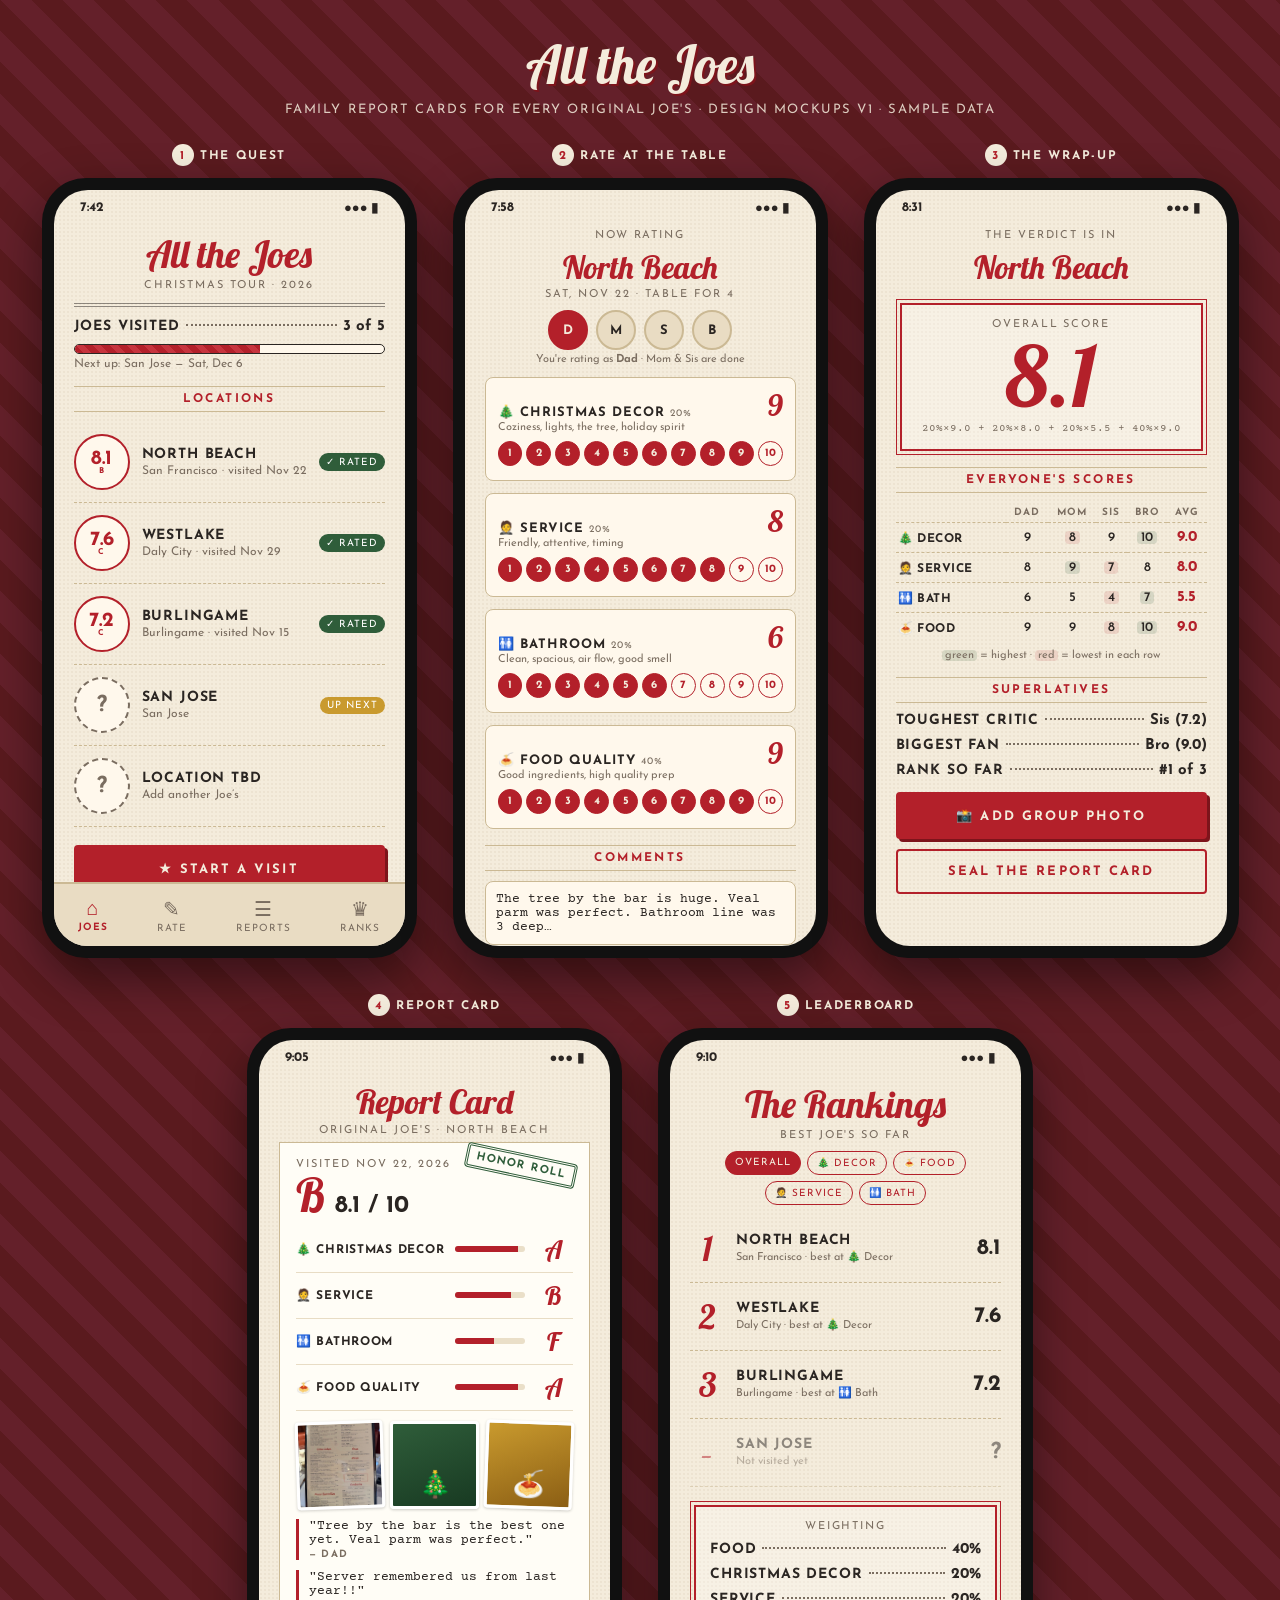
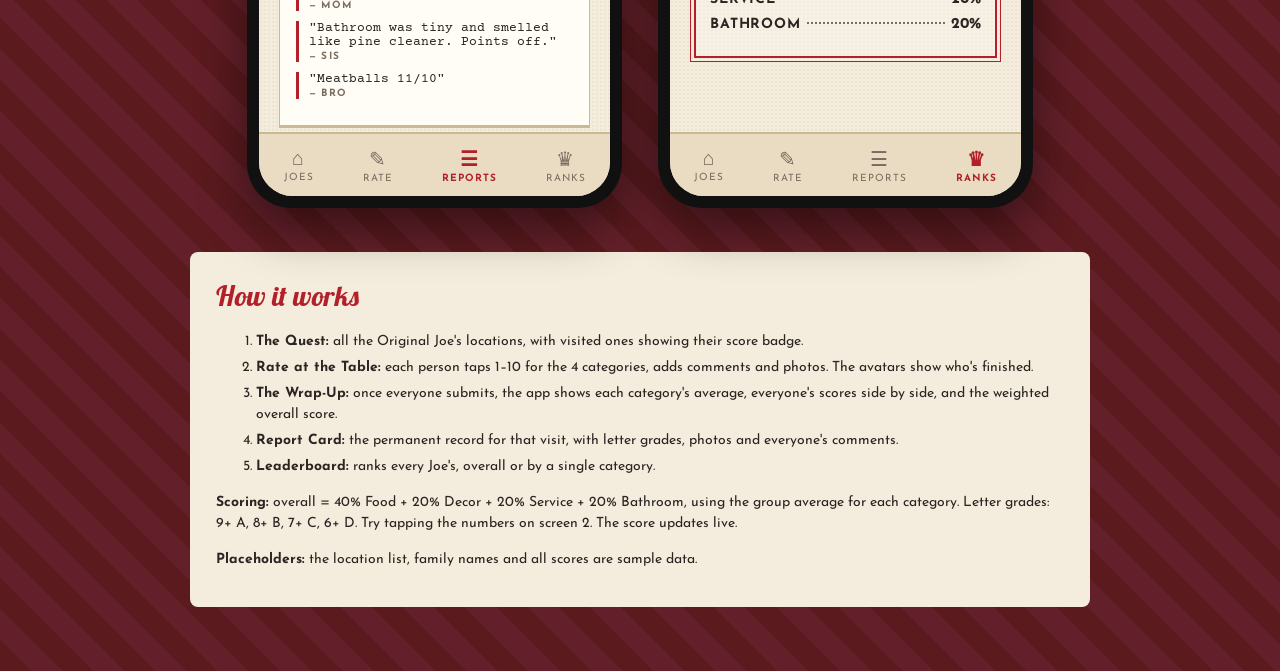
==== mockups/index.html @ 2779168e "Add retro diner design mockups for All the Joes rating app Five phone screens (quest list, rate at t" ====
<!DOCTYPE html>
<html lang="en">
<head>
<meta charset="utf-8">
<meta name="viewport" content="width=device-width, initial-scale=1">
<title>All the Joes — Design Mockups</title>
<link rel="preconnect" href="https://fonts.googleapis.com">
<link href="https://fonts.googleapis.com/css2?family=Lobster&family=Josefin+Sans:wght@400;600;700&family=Courier+Prime&display=swap" rel="stylesheet">
<style>
  :root {
    --paper: #f4ecdc;
    --paper-dark: #e9dcc3;
    --red: #b3202a;
    --red-dark: #7d141b;
    --ink: #2a2522;
    --muted: #7a6d60;
    --green: #2f5d3a;
    --gold: #c99a2e;
    --rule: #cbb994;
    --script: 'Lobster', 'Brush Script MT', cursive;
    --sans: 'Josefin Sans', 'Futura', 'Avenir', sans-serif;
    --mono: 'Courier Prime', 'Courier New', monospace;
  }
  * { box-sizing: border-box; }
  body {
    margin: 0; padding: 32px 16px 64px;
    background: #5a1a1e repeating-linear-gradient(45deg, #5a1a1e 0 22px, #64202a 22px 44px);
    font-family: var(--sans); color: var(--ink);
  }
  header.page { text-align: center; color: var(--paper); margin-bottom: 28px; }
  header.page h1 { font-family: var(--script); font-weight: 400; font-size: 52px; margin: 0; text-shadow: 2px 2px 0 var(--red-dark); }
  header.page p { margin: 6px 0 0; letter-spacing: .12em; text-transform: uppercase; font-size: 13px; opacity: .85; }

  .board { display: flex; flex-wrap: wrap; gap: 36px; justify-content: center; }
  .screen-wrap { display: flex; flex-direction: column; align-items: center; gap: 12px; }
  .label { color: var(--paper); font-weight: 700; letter-spacing: .14em; text-transform: uppercase; font-size: 12px; }
  .label span { display: inline-block; background: var(--paper); color: var(--red); border-radius: 50%; width: 22px; height: 22px; line-height: 24px; margin-right: 6px; text-align: center; font-size: 12px; }

  .phone {
    width: 375px; height: 780px; border-radius: 44px; background: #111; padding: 12px;
    box-shadow: 0 20px 50px rgba(0,0,0,.45);
  }
  .app {
    width: 100%; height: 100%; border-radius: 34px; overflow: hidden; position: relative;
    background: var(--paper);
    background-image: radial-gradient(rgba(120,90,40,.06) 1px, transparent 1px);
    background-size: 4px 4px;
    display: flex; flex-direction: column;
  }
  .status { height: 34px; display: flex; justify-content: space-between; align-items: center; padding: 0 26px; font-size: 13px; font-weight: 700; }
  .scroll { flex: 1; overflow-y: auto; padding: 0 20px 20px; }
  .scroll::-webkit-scrollbar { display: none; }

  .tabbar { height: 64px; border-top: 2px solid var(--rule); display: flex; justify-content: space-around; align-items: center; background: var(--paper-dark); font-size: 10px; letter-spacing: .1em; text-transform: uppercase; color: var(--muted); }
  .tabbar div { text-align: center; }
  .tabbar .ico { font-size: 20px; display: block; margin-bottom: 2px; }
  .tabbar .on { color: var(--red); font-weight: 700; }

  h2.script { font-family: var(--script); font-weight: 400; color: var(--red); font-size: 38px; text-align: center; margin: 6px 0 2px; }
  .sub { text-align: center; text-transform: uppercase; letter-spacing: .18em; font-size: 11px; color: var(--muted); }
  .rule { border: 0; border-top: 1px solid var(--ink); border-bottom: 1px solid var(--ink); height: 4px; margin: 12px 0; opacity: .5; }
  .section-head { text-align: center; color: var(--red); font-weight: 700; letter-spacing: .2em; text-transform: uppercase; font-size: 12px; padding: 6px 0; border-top: 1px solid var(--rule); border-bottom: 1px solid var(--rule); margin: 16px 0 10px; }

  /* menu-style dotted rows */
  .row { display: flex; align-items: baseline; gap: 6px; margin: 10px 0; }
  .row .name { font-weight: 700; text-transform: uppercase; letter-spacing: .06em; font-size: 14px; white-space: nowrap; }
  .row .dots { flex: 1; border-bottom: 2px dotted var(--muted); transform: translateY(-4px); }
  .row .val { font-weight: 700; font-size: 15px; }
  .row-desc { font-size: 12px; color: var(--muted); margin-top: -8px; }

  .btn { display: block; width: 100%; padding: 14px; border: 2px solid var(--red); background: var(--red); color: var(--paper); font-family: var(--sans); font-weight: 700; letter-spacing: .16em; text-transform: uppercase; font-size: 13px; border-radius: 4px; cursor: pointer; box-shadow: 3px 3px 0 var(--red-dark); }
  .btn.ghost { background: transparent; color: var(--red); box-shadow: none; }

  .boxed { border: 2px solid var(--red); outline: 1px solid var(--red); outline-offset: 3px; padding: 14px; margin: 16px 4px; text-align: center; background: rgba(255,255,255,.25); }

  /* Home: location cards */
  .loc { display: flex; gap: 12px; align-items: center; padding: 12px 0; border-bottom: 1px dashed var(--rule); }
  .badge { width: 56px; height: 56px; border-radius: 50%; border: 2px solid var(--red); display: flex; flex-direction: column; align-items: center; justify-content: center; color: var(--red); font-weight: 700; font-size: 20px; flex-shrink: 0; background: #fff8ec; }
  .badge small { font-size: 8px; letter-spacing: .1em; margin-top: -2px; }
  .badge.todo { border-style: dashed; color: var(--muted); border-color: var(--muted); font-size: 22px; }
  .loc .meta { flex: 1; }
  .loc .meta b { display: block; text-transform: uppercase; letter-spacing: .06em; font-size: 14px; }
  .loc .meta i { font-style: normal; font-size: 12px; color: var(--muted); }
  .pill { font-size: 10px; letter-spacing: .1em; text-transform: uppercase; padding: 3px 7px; border-radius: 10px; background: var(--green); color: #fff; }
  .pill.gold { background: var(--gold); }
  .progress { height: 10px; border: 1.5px solid var(--ink); border-radius: 6px; overflow: hidden; margin: 8px 0 4px; background: #fff8ec; }
  .progress div { height: 100%; background: repeating-linear-gradient(45deg, var(--red) 0 6px, #c7343e 6px 12px); }

  /* Rate screen */
  .cat { background: #fff8ec; border: 1.5px solid var(--rule); border-radius: 8px; padding: 12px 12px 14px; margin: 12px 0; }
  .cat-top { display: flex; justify-content: space-between; align-items: baseline; }
  .cat-top b { text-transform: uppercase; letter-spacing: .08em; font-size: 13px; }
  .cat-top .w { font-size: 10px; color: var(--muted); letter-spacing: .1em; }
  .cat-top .score { font-family: var(--script); color: var(--red); font-size: 30px; line-height: 1; }
  .cat .hint { font-size: 11px; color: var(--muted); margin: 2px 0 8px; }
  .dots10 { display: grid; grid-template-columns: repeat(10, 1fr); gap: 4px; }
  .dots10 button { aspect-ratio: 1; border-radius: 50%; border: 1.5px solid var(--red); background: transparent; color: var(--red); font-family: var(--sans); font-weight: 700; font-size: 11px; cursor: pointer; padding: 0; }
  .dots10 button.on { background: var(--red); color: var(--paper); }
  .who { display: flex; gap: 8px; justify-content: center; margin: 10px 0 4px; }
  .who div { width: 40px; height: 40px; border-radius: 50%; background: var(--paper-dark); border: 2px solid var(--rule); display: flex; align-items: center; justify-content: center; font-weight: 700; font-size: 13px; }
  .who div.me { border-color: var(--red); background: var(--red); color: var(--paper); }
  .who div.done::after { content: '✓'; position: absolute; }
  .who-caption { text-align: center; font-size: 11px; color: var(--muted); }
  .note { width: 100%; min-height: 64px; border: 1.5px solid var(--rule); border-radius: 8px; background: #fff8ec; font-family: var(--mono); font-size: 13px; padding: 10px; resize: none; color: var(--ink); }
  .photo-add { display: flex; gap: 8px; margin: 10px 0 16px; }
  .photo-add div { width: 64px; height: 64px; border: 2px dashed var(--muted); border-radius: 8px; display: flex; align-items: center; justify-content: center; color: var(--muted); font-size: 24px; background-size: cover; background-position: center; }

  /* Wrap-up */
  table.grid { width: 100%; border-collapse: collapse; font-size: 13px; }
  table.grid th { font-size: 10px; letter-spacing: .1em; text-transform: uppercase; color: var(--muted); padding: 4px 2px; font-weight: 700; }
  table.grid td { text-align: center; padding: 7px 2px; border-top: 1px dashed var(--rule); font-weight: 600; }
  table.grid td:first-child { text-align: left; text-transform: uppercase; letter-spacing: .04em; font-size: 12px; font-weight: 700; }
  table.grid td.avg { color: var(--red); font-weight: 700; font-size: 15px; }
  .hi { background: rgba(47,93,58,.15); border-radius: 4px; }
  .lo { background: rgba(179,32,42,.12); border-radius: 4px; }
  .big-score { font-family: var(--script); color: var(--red); font-size: 84px; line-height: 1; margin: 4px 0; }
  .math { font-family: var(--mono); font-size: 11px; color: var(--muted); }

  /* Report card */
  .card { background: #fffdf6; border: 1px solid var(--rule); box-shadow: 0 2px 0 var(--rule); padding: 16px; margin: 6px 0 16px; position: relative; }
  .card .stamp { position: absolute; right: 12px; top: 10px; transform: rotate(12deg); border: 3px double var(--green); color: var(--green); font-weight: 700; padding: 4px 8px; letter-spacing: .1em; font-size: 11px; text-transform: uppercase; border-radius: 4px; }
  .grade-row { display: grid; grid-template-columns: 1fr auto auto; gap: 8px; align-items: center; padding: 6px 0; border-bottom: 1px solid #e8dcc4; font-size: 13px; }
  .grade-row b { text-transform: uppercase; letter-spacing: .06em; font-size: 12px; }
  .grade { font-family: var(--script); color: var(--red); font-size: 26px; width: 40px; text-align: center; }
  .bar { width: 70px; height: 6px; background: #eadfc8; border-radius: 3px; overflow: hidden; }
  .bar div { height: 100%; background: var(--red); }
  .photos { display: grid; grid-template-columns: repeat(3, 1fr); gap: 6px; margin: 10px 0; }
  .photos div { aspect-ratio: 1; border-radius: 4px; background: var(--paper-dark) center/cover; display: flex; align-items: end; justify-content: center; font-size: 26px; padding-bottom: 6px; border: 3px solid #fff; box-shadow: 0 1px 3px rgba(0,0,0,.2); }
  .photos div:nth-child(1) { transform: rotate(-2deg); }
  .photos div:nth-child(3) { transform: rotate(2deg); }
  .quote { font-family: var(--mono); font-size: 12.5px; margin: 10px 0; padding-left: 10px; border-left: 3px solid var(--red); }
  .quote em { display: block; font-style: normal; font-family: var(--sans); font-weight: 700; font-size: 10px; letter-spacing: .12em; color: var(--muted); margin-top: 2px; text-transform: uppercase; }

  /* Leaderboard */
  .rank { display: flex; align-items: center; gap: 12px; padding: 12px 0; border-bottom: 1px dashed var(--rule); }
  .rank .n { font-family: var(--script); font-size: 34px; color: var(--red); width: 34px; text-align: center; }
  .rank .meta { flex: 1; }
  .rank .meta b { display: block; text-transform: uppercase; letter-spacing: .06em; font-size: 14px; }
  .rank .meta i { font-style: normal; font-size: 11px; color: var(--muted); }
  .rank .s { font-weight: 700; font-size: 22px; }
  .chips { display: flex; gap: 6px; flex-wrap: wrap; justify-content: center; margin: 10px 0; }
  .chips span { font-size: 10px; letter-spacing: .1em; text-transform: uppercase; padding: 5px 9px; border: 1.5px solid var(--red); color: var(--red); border-radius: 14px; }
  .chips span.on { background: var(--red); color: var(--paper); }

  .notes { max-width: 900px; margin: 44px auto 0; background: var(--paper); border-radius: 8px; padding: 22px 26px; font-size: 14px; line-height: 1.55; }
  .notes h3 { font-family: var(--script); font-weight: 400; color: var(--red); font-size: 28px; margin: 0 0 6px; }
  .notes li { margin: 4px 0; }
</style>
</head>
<body>

<header class="page">
  <h1>All the Joes</h1>
  <p>Family report cards for every Original Joe's · Design mockups v1 · sample data</p>
</header>

<div class="board">

  <!-- 1. HOME -->
  <div class="screen-wrap">
    <div class="label"><span>1</span>The Quest</div>
    <div class="phone"><div class="app">
      <div class="status"><span>7:42</span><span>●●● ▮</span></div>
      <div class="scroll">
        <h2 class="script">All the Joes</h2>
        <div class="sub">Christmas Tour · 2026</div>
        <hr class="rule">
        <div class="row"><span class="name">Joes Visited</span><span class="dots"></span><span class="val">3 of 5</span></div>
        <div class="progress"><div style="width:60%"></div></div>
        <div class="row-desc" style="margin-top:0">Next up: San Jose — Sat, Dec 6</div>

        <div class="section-head">Locations</div>
        <div id="locList"></div>

        <div style="margin-top:18px"><button class="btn">★ Start a Visit</button></div>
      </div>
      <div class="tabbar">
        <div class="on"><span class="ico">⌂</span>Joes</div>
        <div><span class="ico">✎</span>Rate</div>
        <div><span class="ico">☰</span>Reports</div>
        <div><span class="ico">♛</span>Ranks</div>
      </div>
    </div></div>
  </div>

  <!-- 2. RATE -->
  <div class="screen-wrap">
    <div class="label"><span>2</span>Rate at the Table</div>
    <div class="phone"><div class="app">
      <div class="status"><span>7:58</span><span>●●● ▮</span></div>
      <div class="scroll">
        <div class="sub" style="margin-top:6px">Now Rating</div>
        <h2 class="script" style="font-size:32px">North Beach</h2>
        <div class="sub">Sat, Nov 22 · Table for 4</div>
        <div class="who">
          <div class="me">D</div><div>M</div><div>S</div><div>B</div>
        </div>
        <div class="who-caption">You're rating as <b>Dad</b> · Mom &amp; Sis are done</div>
        <div id="cats"></div>

        <div class="section-head">Comments</div>
        <textarea class="note">The tree by the bar is huge. Veal parm was perfect. Bathroom line was 3 deep…</textarea>
        <div class="section-head">Photos</div>
        <div class="photo-add">
          <div style="background-image:url(assets/menu.jpg)"></div>
          <div>🎄</div>
          <div>＋</div>
        </div>
        <div class="row"><span class="name">Your Score</span><span class="dots"></span><span class="val" id="myOverall" style="color:var(--red);font-size:20px">—</span></div>
        <div style="margin-top:12px"><button class="btn">Submit My Card</button></div>
      </div>
    </div></div>
  </div>

  <!-- 3. WRAP-UP -->
  <div class="screen-wrap">
    <div class="label"><span>3</span>The Wrap-Up</div>
    <div class="phone"><div class="app">
      <div class="status"><span>8:31</span><span>●●● ▮</span></div>
      <div class="scroll">
        <div class="sub" style="margin-top:6px">The Verdict Is In</div>
        <h2 class="script" style="font-size:32px">North Beach</h2>
        <div class="boxed">
          <div class="sub">Overall Score</div>
          <div class="big-score" id="wrapOverall">—</div>
          <div class="math" id="wrapMath"></div>
        </div>
        <div class="section-head">Everyone's Scores</div>
        <table class="grid" id="wrapTable"></table>
        <div style="font-size:11px;color:var(--muted);margin:8px 0 0;text-align:center">
          <span class="hi">&nbsp;green&nbsp;</span> = highest · <span class="lo">&nbsp;red&nbsp;</span> = lowest in each row
        </div>
        <div class="section-head">Superlatives</div>
        <div class="row"><span class="name">Toughest Critic</span><span class="dots"></span><span class="val" id="critic"></span></div>
        <div class="row"><span class="name">Biggest Fan</span><span class="dots"></span><span class="val" id="fan"></span></div>
        <div class="row"><span class="name">Rank So Far</span><span class="dots"></span><span class="val">#1 of 3</span></div>
        <div style="margin-top:14px;display:grid;gap:10px">
          <button class="btn">📸 Add Group Photo</button>
          <button class="btn ghost">Seal the Report Card</button>
        </div>
      </div>
    </div></div>
  </div>

  <!-- 4. REPORT CARD -->
  <div class="screen-wrap">
    <div class="label"><span>4</span>Report Card</div>
    <div class="phone"><div class="app">
      <div class="status"><span>9:05</span><span>●●● ▮</span></div>
      <div class="scroll">
        <h2 class="script" style="font-size:34px">Report Card</h2>
        <div class="sub">Original Joe's · North Beach</div>
        <div class="card">
          <div class="stamp">Honor Roll</div>
          <div class="sub" style="text-align:left">Visited Nov 22, 2026</div>
          <div style="font-family:var(--script);color:var(--red);font-size:46px;line-height:1.1" id="rcOverall"></div>
          <div id="rcGrades" style="margin-top:6px"></div>
          <div class="photos">
            <div style="background-image:url(assets/menu.jpg)"></div>
            <div style="background:linear-gradient(160deg,#2f5d3a,#183a22)">🎄</div>
            <div style="background:linear-gradient(160deg,#c99a2e,#8b5e14)">🍝</div>
          </div>
          <div class="quote">"Tree by the bar is the best one yet. Veal parm was perfect."<em>— Dad</em></div>
          <div class="quote">"Server remembered us from last year!!"<em>— Mom</em></div>
          <div class="quote">"Bathroom was tiny and smelled like pine cleaner. Points off."<em>— Sis</em></div>
          <div class="quote">"Meatballs 11/10"<em>— Bro</em></div>
        </div>
        <button class="btn ghost">Share Report Card</button>
      </div>
      <div class="tabbar">
        <div><span class="ico">⌂</span>Joes</div>
        <div><span class="ico">✎</span>Rate</div>
        <div class="on"><span class="ico">☰</span>Reports</div>
        <div><span class="ico">♛</span>Ranks</div>
      </div>
    </div></div>
  </div>

  <!-- 5. LEADERBOARD -->
  <div class="screen-wrap">
    <div class="label"><span>5</span>Leaderboard</div>
    <div class="phone"><div class="app">
      <div class="status"><span>9:10</span><span>●●● ▮</span></div>
      <div class="scroll">
        <h2 class="script">The Rankings</h2>
        <div class="sub">Best Joe's So Far</div>
        <div class="chips">
          <span class="on">Overall</span><span>🎄 Decor</span><span>🍝 Food</span><span>🤵 Service</span><span>🚻 Bath</span>
        </div>
        <div id="ranks"></div>
        <div class="boxed" style="margin-top:18px">
          <div class="sub">Weighting</div>
          <div class="row"><span class="name">Food</span><span class="dots"></span><span class="val">40%</span></div>
          <div class="row"><span class="name">Christmas Decor</span><span class="dots"></span><span class="val">20%</span></div>
          <div class="row"><span class="name">Service</span><span class="dots"></span><span class="val">20%</span></div>
          <div class="row"><span class="name">Bathroom</span><span class="dots"></span><span class="val">20%</span></div>
        </div>
      </div>
      <div class="tabbar">
        <div><span class="ico">⌂</span>Joes</div>
        <div><span class="ico">✎</span>Rate</div>
        <div><span class="ico">☰</span>Reports</div>
        <div class="on"><span class="ico">♛</span>Ranks</div>
      </div>
    </div></div>
  </div>

</div>

<div class="notes">
  <h3>How it works</h3>
  <ol>
    <li><b>The Quest:</b> all the Original Joe's locations, with visited ones showing their score badge.</li>
    <li><b>Rate at the Table:</b> each person taps 1–10 for the 4 categories, adds comments and photos. The avatars show who's finished.</li>
    <li><b>The Wrap-Up:</b> once everyone submits, the app shows each category's average, everyone's scores side by side, and the weighted overall score.</li>
    <li><b>Report Card:</b> the permanent record for that visit, with letter grades, photos and everyone's comments.</li>
    <li><b>Leaderboard:</b> ranks every Joe's, overall or by a single category.</li>
  </ol>
  <p><b>Scoring:</b> overall = 40% Food + 20% Decor + 20% Service + 20% Bathroom, using the group average for each category. Letter grades: 9+ A, 8+ B, 7+ C, 6+ D. Try tapping the numbers on screen 2. The score updates live.</p>
  <p><b>Placeholders:</b> the location list, family names and all scores are sample data.</p>
</div>

<script>
const W = { food: .4, decor: .2, service: .2, bath: .2 };
const CATS = [
  { k: 'decor',   name: '🎄 Christmas Decor', hint: 'Coziness, lights, the tree, holiday spirit' },
  { k: 'service', name: '🤵 Service',         hint: 'Friendly, attentive, timing' },
  { k: 'bath',    name: '🚻 Bathroom',        hint: 'Clean, spacious, air flow, good smell' },
  { k: 'food',    name: '🍝 Food Quality',    hint: 'Good ingredients, high quality prep' },
];
const PEOPLE = ['Dad', 'Mom', 'Sis', 'Bro'];
// sample ratings for North Beach: person -> category -> score
const NB = {
  Dad: { decor: 9,  service: 8, bath: 6, food: 9 },
  Mom: { decor: 8,  service: 9, bath: 5, food: 9 },
  Sis: { decor: 9,  service: 7, bath: 4, food: 8 },
  Bro: { decor: 10, service: 8, bath: 7, food: 10 },
};
const LOCS = [
  { name: 'North Beach',  city: 'San Francisco', date: 'Nov 22', avg: null },
  { name: 'Westlake',     city: 'Daly City',     date: 'Nov 29', avg: { decor: 8.5, service: 7.8, bath: 7.5, food: 7.2 } },
  { name: 'Burlingame',   city: 'Burlingame',    date: 'Nov 15', avg: { decor: 6.0, service: 7.5, bath: 8.3, food: 7.0 } },
  { name: 'San Jose',     city: 'San Jose',      date: null },
  { name: 'Location TBD', city: 'Add another Joe’s', date: null },
];

const avg = arr => arr.reduce((a, b) => a + b, 0) / arr.length;
const overall = s => W.food * s.food + W.decor * s.decor + W.service * s.service + W.bath * s.bath;
const grade = v => v >= 9 ? 'A' : v >= 8 ? 'B' : v >= 7 ? 'C' : v >= 6 ? 'D' : 'F';
const f1 = v => v.toFixed(1);

const nbAvg = {};
CATS.forEach(c => nbAvg[c.k] = avg(PEOPLE.map(p => NB[p][c.k])));
LOCS[0].avg = nbAvg;

// Home
document.getElementById('locList').innerHTML = LOCS.map(l => {
  if (!l.avg) return `<div class="loc"><div class="badge todo">?</div><div class="meta"><b>${l.name}</b><i>${l.city}</i></div>${l.name === 'San Jose' ? '<span class="pill gold">Up next</span>' : ''}</div>`;
  const o = overall(l.avg);
  return `<div class="loc"><div class="badge">${f1(o)}<small>${grade(o)}</small></div><div class="meta"><b>${l.name}</b><i>${l.city} · visited ${l.date}</i></div><span class="pill">✓ Rated</span></div>`;
}).join('');

// Rate (interactive)
const mine = { ...NB.Dad };
function renderCats() {
  document.getElementById('cats').innerHTML = CATS.map(c => `
    <div class="cat">
      <div class="cat-top"><div><b>${c.name}</b> <span class="w">${W[c.k] * 100}%</span></div><span class="score">${mine[c.k]}</span></div>
      <div class="hint">${c.hint}</div>
      <div class="dots10">${[...Array(10)].map((_, i) => `<button data-k="${c.k}" data-v="${i + 1}" class="${i + 1 <= mine[c.k] ? 'on' : ''}">${i + 1}</button>`).join('')}</div>
    </div>`).join('');
  document.getElementById('myOverall').textContent = f1(overall(mine));
}
document.getElementById('cats').addEventListener('click', e => {
  const b = e.target.closest('button'); if (!b) return;
  mine[b.dataset.k] = +b.dataset.v; renderCats();
});
renderCats();

// Wrap-up
const nbO = overall(nbAvg);
document.getElementById('wrapOverall').textContent = f1(nbO);
document.getElementById('wrapMath').innerHTML = CATS.map(c => `${W[c.k] * 100}%×${f1(nbAvg[c.k])}`).join(' + ');
const short = { decor: '🎄 Decor', service: '🤵 Service', bath: '🚻 Bath', food: '🍝 Food' };
document.getElementById('wrapTable').innerHTML =
  `<tr><th></th>${PEOPLE.map(p => `<th>${p}</th>`).join('')}<th>Avg</th></tr>` +
  CATS.map(c => {
    const vals = PEOPLE.map(p => NB[p][c.k]);
    const mx = Math.max(...vals), mn = Math.min(...vals);
    return `<tr><td>${short[c.k]}</td>${vals.map(v => `<td><span class="${v === mx && mx !== mn ? 'hi' : v === mn && mx !== mn ? 'lo' : ''}">&nbsp;${v}&nbsp;</span></td>`).join('')}<td class="avg">${f1(nbAvg[c.k])}</td></tr>`;
  }).join('');
const personO = PEOPLE.map(p => [p, overall(NB[p])]).sort((a, b) => a[1] - b[1]);
document.getElementById('critic').textContent = `${personO[0][0]} (${f1(personO[0][1])})`;
document.getElementById('fan').textContent = `${personO.at(-1)[0]} (${f1(personO.at(-1)[1])})`;

// Report card
document.getElementById('rcOverall').innerHTML = `${grade(nbO)} <span style="font-size:24px;color:var(--ink);font-family:var(--sans);font-weight:700">${f1(nbO)} / 10</span>`;
document.getElementById('rcGrades').innerHTML = CATS.map(c => `
  <div class="grade-row"><b>${c.name}</b><div class="bar"><div style="width:${nbAvg[c.k] * 10}%"></div></div><span class="grade">${grade(nbAvg[c.k])}</span></div>`).join('');

// Leaderboard
const ranked = LOCS.filter(l => l.avg).map(l => ({ ...l, o: overall(l.avg) })).sort((a, b) => b.o - a.o);
const best = l => { const k = CATS.reduce((m, c) => l.avg[c.k] > l.avg[m] ? c.k : m, 'decor'); return short[k]; };
document.getElementById('ranks').innerHTML = ranked.map((l, i) => `
  <div class="rank"><span class="n">${i + 1}</span><div class="meta"><b>${l.name}</b><i>${l.city} · best at ${best(l)}</i></div><span class="s">${f1(l.o)}</span></div>`).join('') +
  `<div class="rank" style="opacity:.5"><span class="n">–</span><div class="meta"><b>San Jose</b><i>Not visited yet</i></div><span class="s">?</span></div>`;
</script>
</body>
</html>
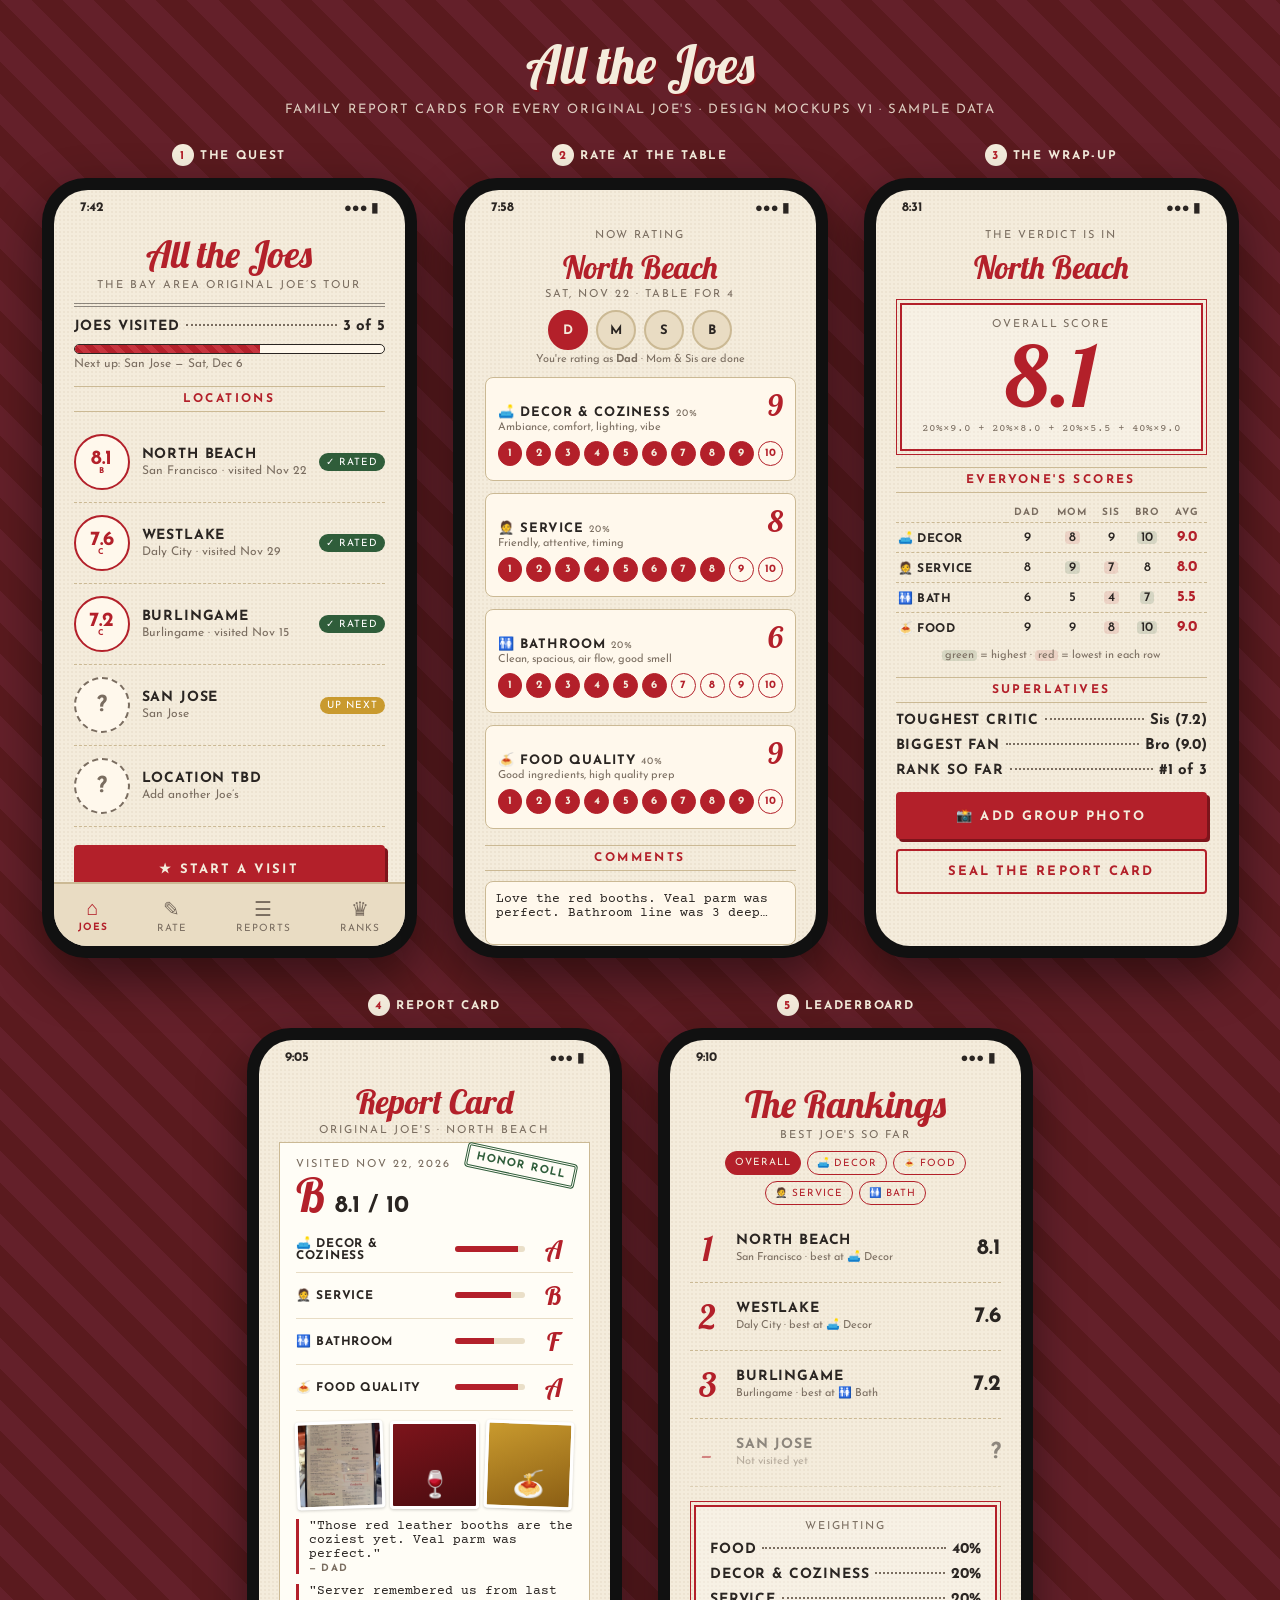
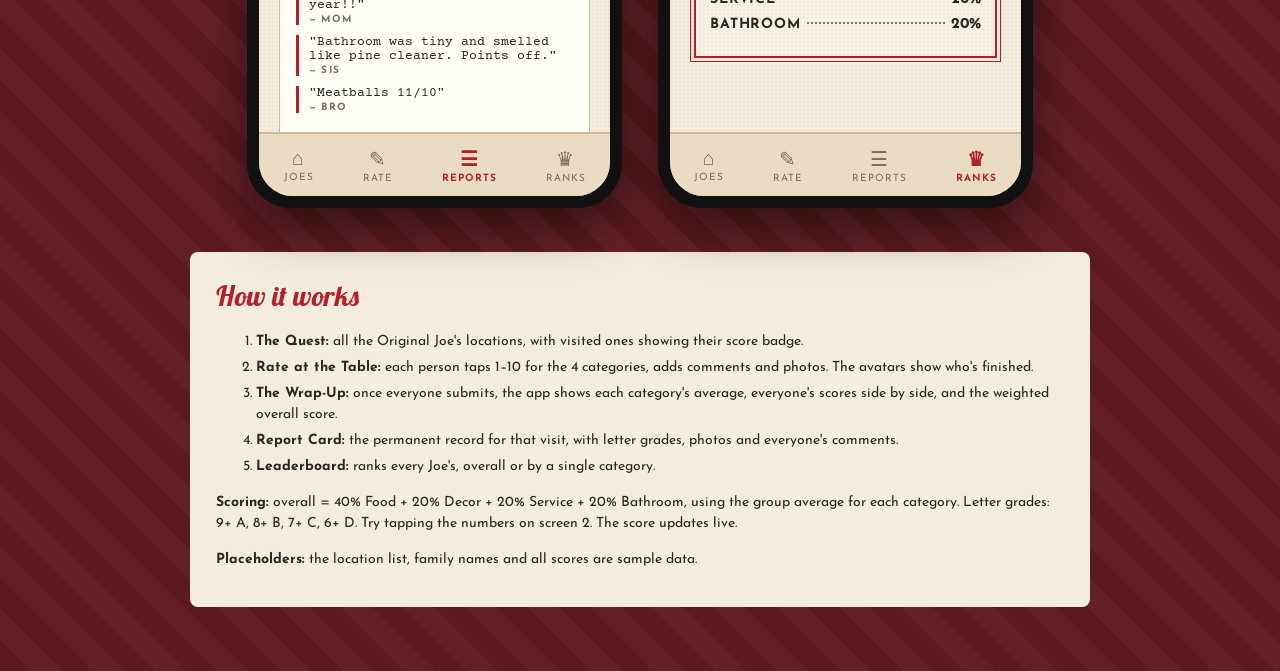
==== commit 61fcf5f5: "Make mockups general ratings instead of a Christmas tour Co-Authored-By: Claude Opus 5.5 <noreply@an" ====
--- a/mockups/index.html
+++ b/mockups/index.html
@@ -163,7 +163,7 @@
       <div class="status"><span>7:42</span><span>●●● ▮</span></div>
       <div class="scroll">
         <h2 class="script">All the Joes</h2>
-        <div class="sub">Christmas Tour · 2026</div>
+        <div class="sub">The Bay Area Original Joe’s Tour</div>
         <hr class="rule">
         <div class="row"><span class="name">Joes Visited</span><span class="dots"></span><span class="val">3 of 5</span></div>
         <div class="progress"><div style="width:60%"></div></div>
@@ -199,11 +199,11 @@
         <div id="cats"></div>
 
         <div class="section-head">Comments</div>
-        <textarea class="note">The tree by the bar is huge. Veal parm was perfect. Bathroom line was 3 deep…</textarea>
+        <textarea class="note">Love the red booths. Veal parm was perfect. Bathroom line was 3 deep…</textarea>
         <div class="section-head">Photos</div>
         <div class="photo-add">
           <div style="background-image:url(assets/menu.jpg)"></div>
-          <div>🎄</div>
+          <div>🍷</div>
           <div>＋</div>
         </div>
         <div class="row"><span class="name">Your Score</span><span class="dots"></span><span class="val" id="myOverall" style="color:var(--red);font-size:20px">—</span></div>
@@ -257,10 +257,10 @@
           <div id="rcGrades" style="margin-top:6px"></div>
           <div class="photos">
             <div style="background-image:url(assets/menu.jpg)"></div>
-            <div style="background:linear-gradient(160deg,#2f5d3a,#183a22)">🎄</div>
+            <div style="background:linear-gradient(160deg,#7d141b,#4a0c10)">🍷</div>
             <div style="background:linear-gradient(160deg,#c99a2e,#8b5e14)">🍝</div>
           </div>
-          <div class="quote">"Tree by the bar is the best one yet. Veal parm was perfect."<em>— Dad</em></div>
+          <div class="quote">"Those red leather booths are the coziest yet. Veal parm was perfect."<em>— Dad</em></div>
           <div class="quote">"Server remembered us from last year!!"<em>— Mom</em></div>
           <div class="quote">"Bathroom was tiny and smelled like pine cleaner. Points off."<em>— Sis</em></div>
           <div class="quote">"Meatballs 11/10"<em>— Bro</em></div>
@@ -285,13 +285,13 @@
         <h2 class="script">The Rankings</h2>
         <div class="sub">Best Joe's So Far</div>
         <div class="chips">
-          <span class="on">Overall</span><span>🎄 Decor</span><span>🍝 Food</span><span>🤵 Service</span><span>🚻 Bath</span>
+          <span class="on">Overall</span><span>🛋️ Decor</span><span>🍝 Food</span><span>🤵 Service</span><span>🚻 Bath</span>
         </div>
         <div id="ranks"></div>
         <div class="boxed" style="margin-top:18px">
           <div class="sub">Weighting</div>
           <div class="row"><span class="name">Food</span><span class="dots"></span><span class="val">40%</span></div>
-          <div class="row"><span class="name">Christmas Decor</span><span class="dots"></span><span class="val">20%</span></div>
+          <div class="row"><span class="name">Decor &amp; Coziness</span><span class="dots"></span><span class="val">20%</span></div>
           <div class="row"><span class="name">Service</span><span class="dots"></span><span class="val">20%</span></div>
           <div class="row"><span class="name">Bathroom</span><span class="dots"></span><span class="val">20%</span></div>
         </div>
@@ -323,7 +323,7 @@
 <script>
 const W = { food: .4, decor: .2, service: .2, bath: .2 };
 const CATS = [
-  { k: 'decor',   name: '🎄 Christmas Decor', hint: 'Coziness, lights, the tree, holiday spirit' },
+  { k: 'decor',   name: '🛋️ Decor & Coziness', hint: 'Ambiance, comfort, lighting, vibe' },
   { k: 'service', name: '🤵 Service',         hint: 'Friendly, attentive, timing' },
   { k: 'bath',    name: '🚻 Bathroom',        hint: 'Clean, spacious, air flow, good smell' },
   { k: 'food',    name: '🍝 Food Quality',    hint: 'Good ingredients, high quality prep' },
@@ -381,7 +381,7 @@
 const nbO = overall(nbAvg);
 document.getElementById('wrapOverall').textContent = f1(nbO);
 document.getElementById('wrapMath').innerHTML = CATS.map(c => `${W[c.k] * 100}%×${f1(nbAvg[c.k])}`).join(' + ');
-const short = { decor: '🎄 Decor', service: '🤵 Service', bath: '🚻 Bath', food: '🍝 Food' };
+const short = { decor: '🛋️ Decor', service: '🤵 Service', bath: '🚻 Bath', food: '🍝 Food' };
 document.getElementById('wrapTable').innerHTML =
   `<tr><th></th>${PEOPLE.map(p => `<th>${p}</th>`).join('')}<th>Avg</th></tr>` +
   CATS.map(c => {
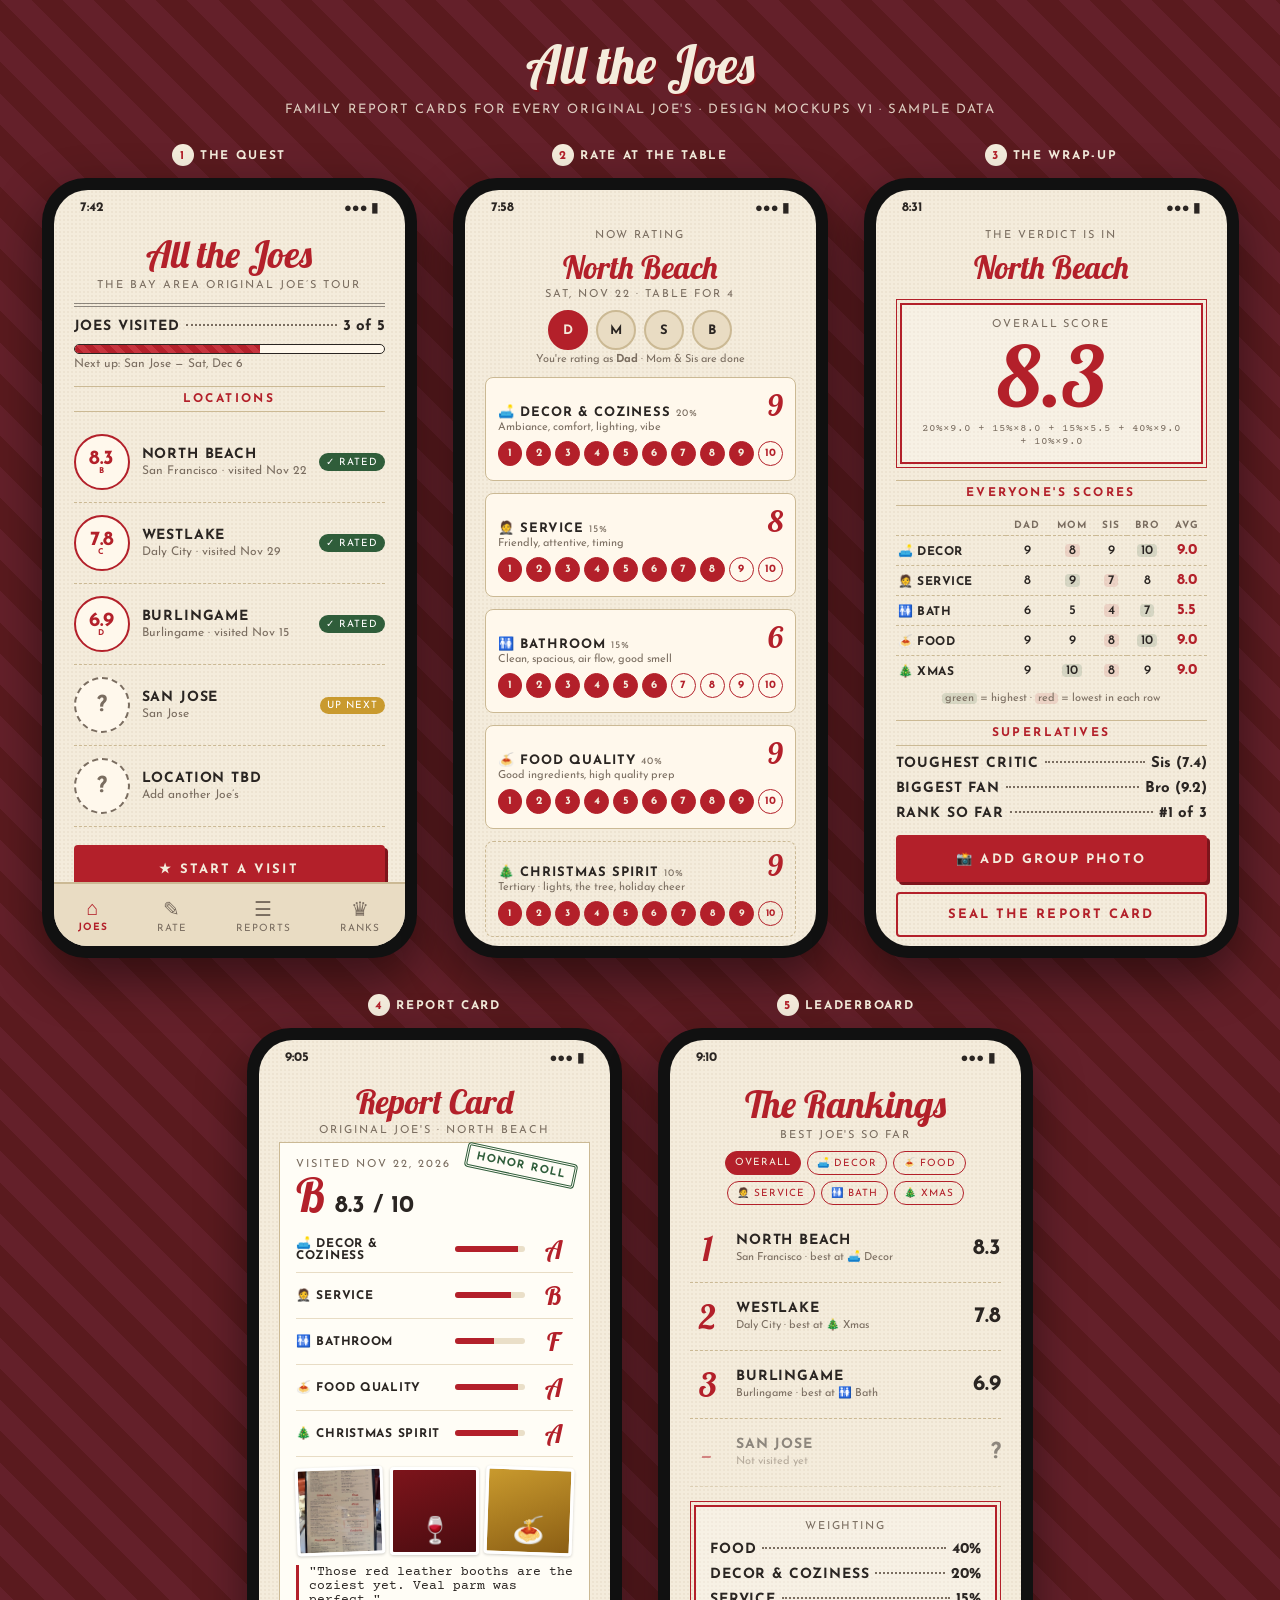
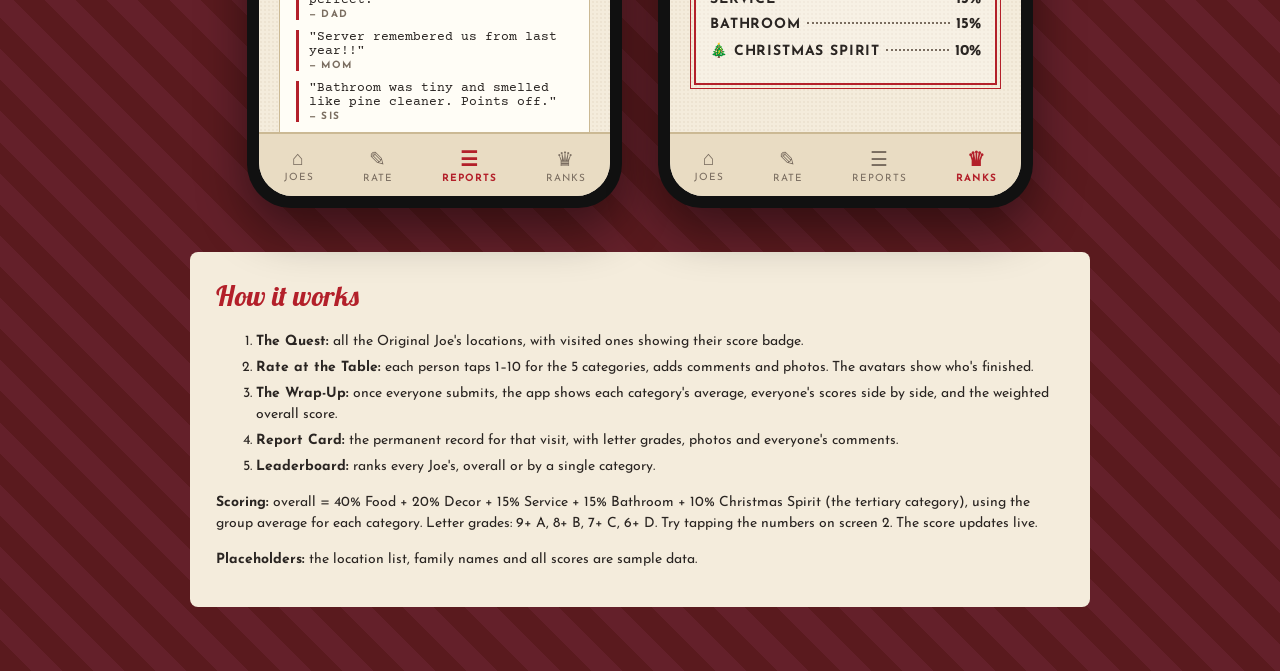
==== commit 2b07e8fa: "Add Christmas Spirit as a low-weight fifth rating category Co-Authored-By: Claude Opus 5.5 <noreply@" ====
--- a/mockups/index.html
+++ b/mockups/index.html
@@ -92,6 +92,8 @@
   .cat-top b { text-transform: uppercase; letter-spacing: .08em; font-size: 13px; }
   .cat-top .w { font-size: 10px; color: var(--muted); letter-spacing: .1em; }
   .cat-top .score { font-family: var(--script); color: var(--red); font-size: 30px; line-height: 1; }
+  .cat.tertiary { background: transparent; border-style: dashed; padding: 8px 12px 10px; }
+  .cat.tertiary .dots10 button { font-size: 10px; }
   .cat .hint { font-size: 11px; color: var(--muted); margin: 2px 0 8px; }
   .dots10 { display: grid; grid-template-columns: repeat(10, 1fr); gap: 4px; }
   .dots10 button { aspect-ratio: 1; border-radius: 50%; border: 1.5px solid var(--red); background: transparent; color: var(--red); font-family: var(--sans); font-weight: 700; font-size: 11px; cursor: pointer; padding: 0; }
@@ -285,15 +287,16 @@
         <h2 class="script">The Rankings</h2>
         <div class="sub">Best Joe's So Far</div>
         <div class="chips">
-          <span class="on">Overall</span><span>🛋️ Decor</span><span>🍝 Food</span><span>🤵 Service</span><span>🚻 Bath</span>
+          <span class="on">Overall</span><span>🛋️ Decor</span><span>🍝 Food</span><span>🤵 Service</span><span>🚻 Bath</span><span>🎄 Xmas</span>
         </div>
         <div id="ranks"></div>
         <div class="boxed" style="margin-top:18px">
           <div class="sub">Weighting</div>
           <div class="row"><span class="name">Food</span><span class="dots"></span><span class="val">40%</span></div>
           <div class="row"><span class="name">Decor &amp; Coziness</span><span class="dots"></span><span class="val">20%</span></div>
-          <div class="row"><span class="name">Service</span><span class="dots"></span><span class="val">20%</span></div>
-          <div class="row"><span class="name">Bathroom</span><span class="dots"></span><span class="val">20%</span></div>
+          <div class="row"><span class="name">Service</span><span class="dots"></span><span class="val">15%</span></div>
+          <div class="row"><span class="name">Bathroom</span><span class="dots"></span><span class="val">15%</span></div>
+          <div class="row"><span class="name">🎄 Christmas Spirit</span><span class="dots"></span><span class="val">10%</span></div>
         </div>
       </div>
       <div class="tabbar">
@@ -311,41 +314,42 @@
   <h3>How it works</h3>
   <ol>
     <li><b>The Quest:</b> all the Original Joe's locations, with visited ones showing their score badge.</li>
-    <li><b>Rate at the Table:</b> each person taps 1–10 for the 4 categories, adds comments and photos. The avatars show who's finished.</li>
+    <li><b>Rate at the Table:</b> each person taps 1–10 for the 5 categories, adds comments and photos. The avatars show who's finished.</li>
     <li><b>The Wrap-Up:</b> once everyone submits, the app shows each category's average, everyone's scores side by side, and the weighted overall score.</li>
     <li><b>Report Card:</b> the permanent record for that visit, with letter grades, photos and everyone's comments.</li>
     <li><b>Leaderboard:</b> ranks every Joe's, overall or by a single category.</li>
   </ol>
-  <p><b>Scoring:</b> overall = 40% Food + 20% Decor + 20% Service + 20% Bathroom, using the group average for each category. Letter grades: 9+ A, 8+ B, 7+ C, 6+ D. Try tapping the numbers on screen 2. The score updates live.</p>
+  <p><b>Scoring:</b> overall = 40% Food + 20% Decor + 15% Service + 15% Bathroom + 10% Christmas Spirit (the tertiary category), using the group average for each category. Letter grades: 9+ A, 8+ B, 7+ C, 6+ D. Try tapping the numbers on screen 2. The score updates live.</p>
   <p><b>Placeholders:</b> the location list, family names and all scores are sample data.</p>
 </div>
 
 <script>
-const W = { food: .4, decor: .2, service: .2, bath: .2 };
+const W = { food: .4, decor: .2, service: .15, bath: .15, xmas: .1 };
 const CATS = [
   { k: 'decor',   name: '🛋️ Decor & Coziness', hint: 'Ambiance, comfort, lighting, vibe' },
   { k: 'service', name: '🤵 Service',         hint: 'Friendly, attentive, timing' },
   { k: 'bath',    name: '🚻 Bathroom',        hint: 'Clean, spacious, air flow, good smell' },
   { k: 'food',    name: '🍝 Food Quality',    hint: 'Good ingredients, high quality prep' },
+  { k: 'xmas',    name: '🎄 Christmas Spirit', hint: 'Tertiary · lights, the tree, holiday cheer' },
 ];
 const PEOPLE = ['Dad', 'Mom', 'Sis', 'Bro'];
 // sample ratings for North Beach: person -> category -> score
 const NB = {
-  Dad: { decor: 9,  service: 8, bath: 6, food: 9 },
-  Mom: { decor: 8,  service: 9, bath: 5, food: 9 },
-  Sis: { decor: 9,  service: 7, bath: 4, food: 8 },
-  Bro: { decor: 10, service: 8, bath: 7, food: 10 },
+  Dad: { decor: 9,  service: 8, bath: 6, food: 9,  xmas: 9 },
+  Mom: { decor: 8,  service: 9, bath: 5, food: 9,  xmas: 10 },
+  Sis: { decor: 9,  service: 7, bath: 4, food: 8,  xmas: 8 },
+  Bro: { decor: 10, service: 8, bath: 7, food: 10, xmas: 9 },
 };
 const LOCS = [
   { name: 'North Beach',  city: 'San Francisco', date: 'Nov 22', avg: null },
-  { name: 'Westlake',     city: 'Daly City',     date: 'Nov 29', avg: { decor: 8.5, service: 7.8, bath: 7.5, food: 7.2 } },
-  { name: 'Burlingame',   city: 'Burlingame',    date: 'Nov 15', avg: { decor: 6.0, service: 7.5, bath: 8.3, food: 7.0 } },
+  { name: 'Westlake',     city: 'Daly City',     date: 'Nov 29', avg: { decor: 8.5, service: 7.8, bath: 7.5, food: 7.2, xmas: 9.5 } },
+  { name: 'Burlingame',   city: 'Burlingame',    date: 'Nov 15', avg: { decor: 6.0, service: 7.5, bath: 8.3, food: 7.0, xmas: 5.0 } },
   { name: 'San Jose',     city: 'San Jose',      date: null },
   { name: 'Location TBD', city: 'Add another Joe’s', date: null },
 ];
 
 const avg = arr => arr.reduce((a, b) => a + b, 0) / arr.length;
-const overall = s => W.food * s.food + W.decor * s.decor + W.service * s.service + W.bath * s.bath;
+const overall = s => Object.keys(W).reduce((t, k) => t + W[k] * s[k], 0);
 const grade = v => v >= 9 ? 'A' : v >= 8 ? 'B' : v >= 7 ? 'C' : v >= 6 ? 'D' : 'F';
 const f1 = v => v.toFixed(1);
 
@@ -364,8 +368,8 @@
 const mine = { ...NB.Dad };
 function renderCats() {
   document.getElementById('cats').innerHTML = CATS.map(c => `
-    <div class="cat">
-      <div class="cat-top"><div><b>${c.name}</b> <span class="w">${W[c.k] * 100}%</span></div><span class="score">${mine[c.k]}</span></div>
+    <div class="cat${c.k === 'xmas' ? ' tertiary' : ''}">
+      <div class="cat-top"><div><b>${c.name}</b> <span class="w">${Math.round(W[c.k] * 100)}%</span></div><span class="score">${mine[c.k]}</span></div>
       <div class="hint">${c.hint}</div>
       <div class="dots10">${[...Array(10)].map((_, i) => `<button data-k="${c.k}" data-v="${i + 1}" class="${i + 1 <= mine[c.k] ? 'on' : ''}">${i + 1}</button>`).join('')}</div>
     </div>`).join('');
@@ -380,8 +384,8 @@
 // Wrap-up
 const nbO = overall(nbAvg);
 document.getElementById('wrapOverall').textContent = f1(nbO);
-document.getElementById('wrapMath').innerHTML = CATS.map(c => `${W[c.k] * 100}%×${f1(nbAvg[c.k])}`).join(' + ');
-const short = { decor: '🛋️ Decor', service: '🤵 Service', bath: '🚻 Bath', food: '🍝 Food' };
+document.getElementById('wrapMath').innerHTML = CATS.map(c => `${Math.round(W[c.k] * 100)}%×${f1(nbAvg[c.k])}`).join(' + ');
+const short = { decor: '🛋️ Decor', service: '🤵 Service', bath: '🚻 Bath', food: '🍝 Food', xmas: '🎄 Xmas' };
 document.getElementById('wrapTable').innerHTML =
   `<tr><th></th>${PEOPLE.map(p => `<th>${p}</th>`).join('')}<th>Avg</th></tr>` +
   CATS.map(c => {
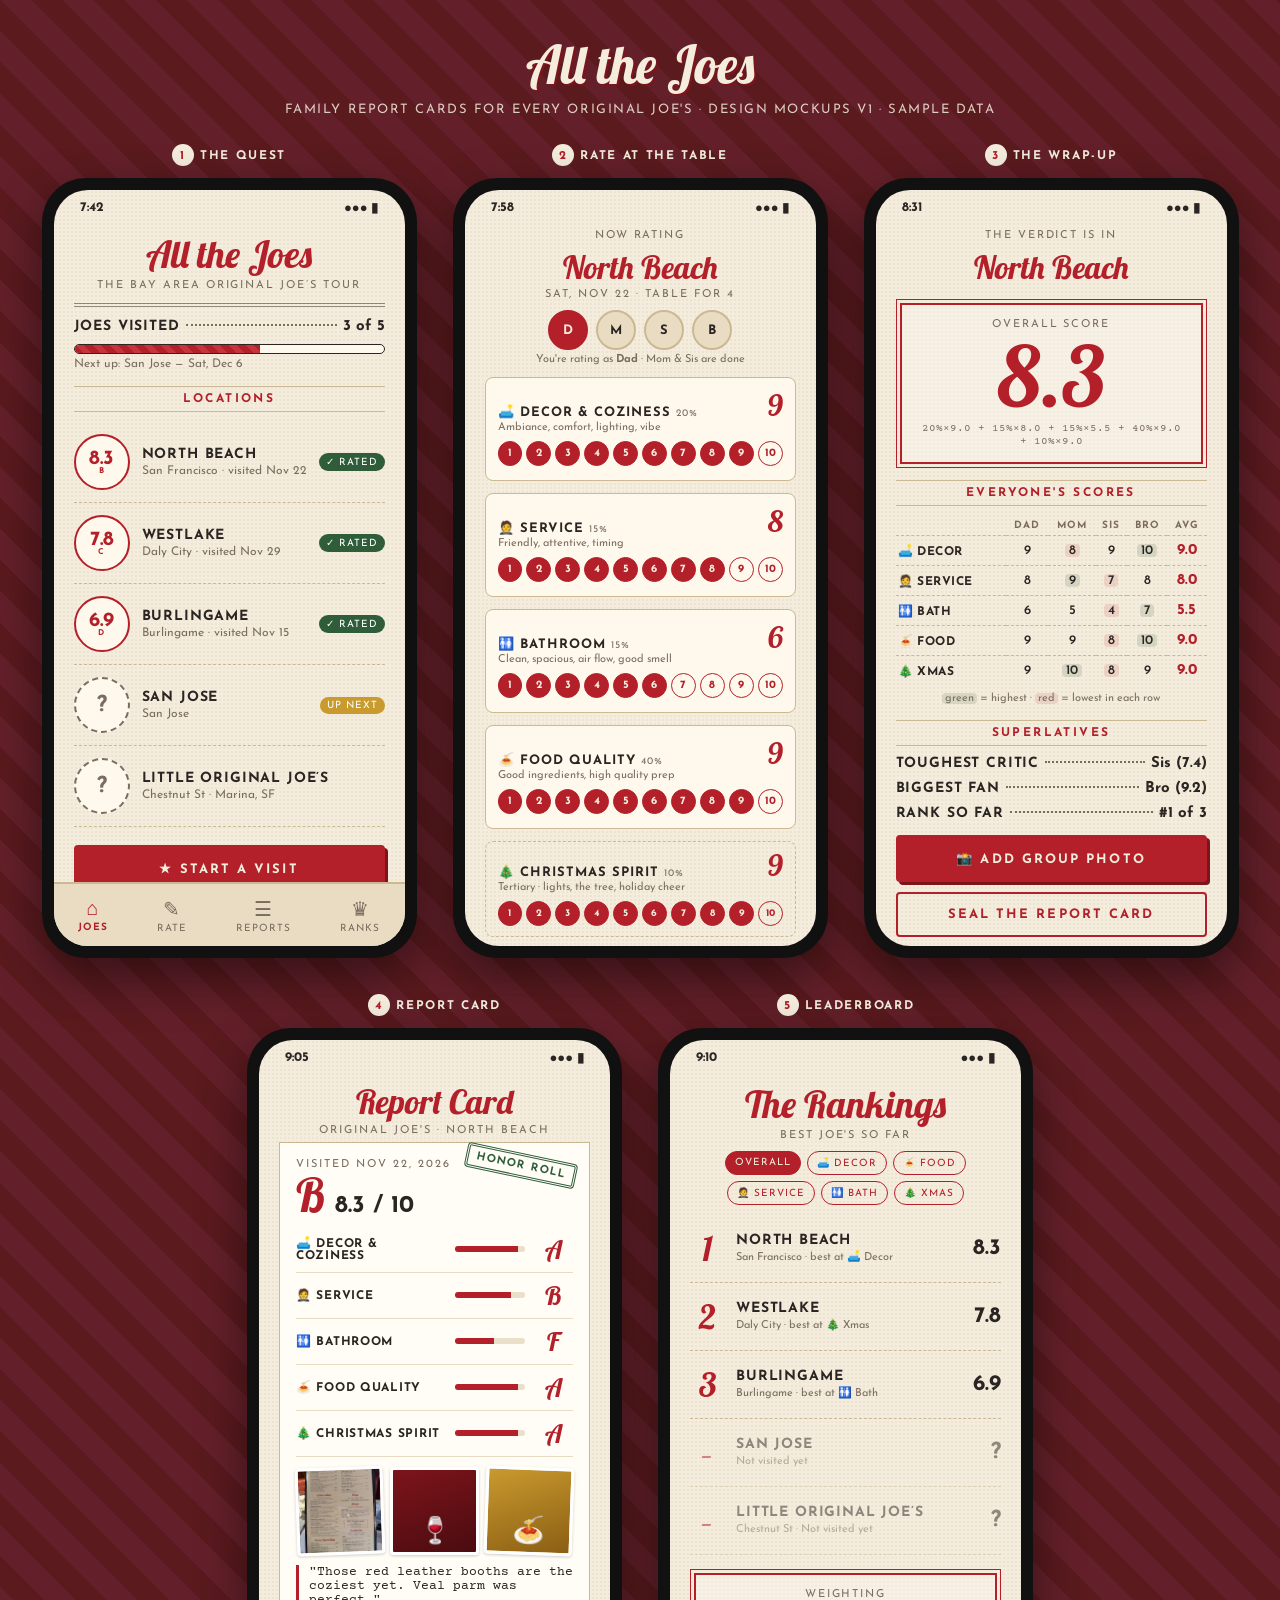
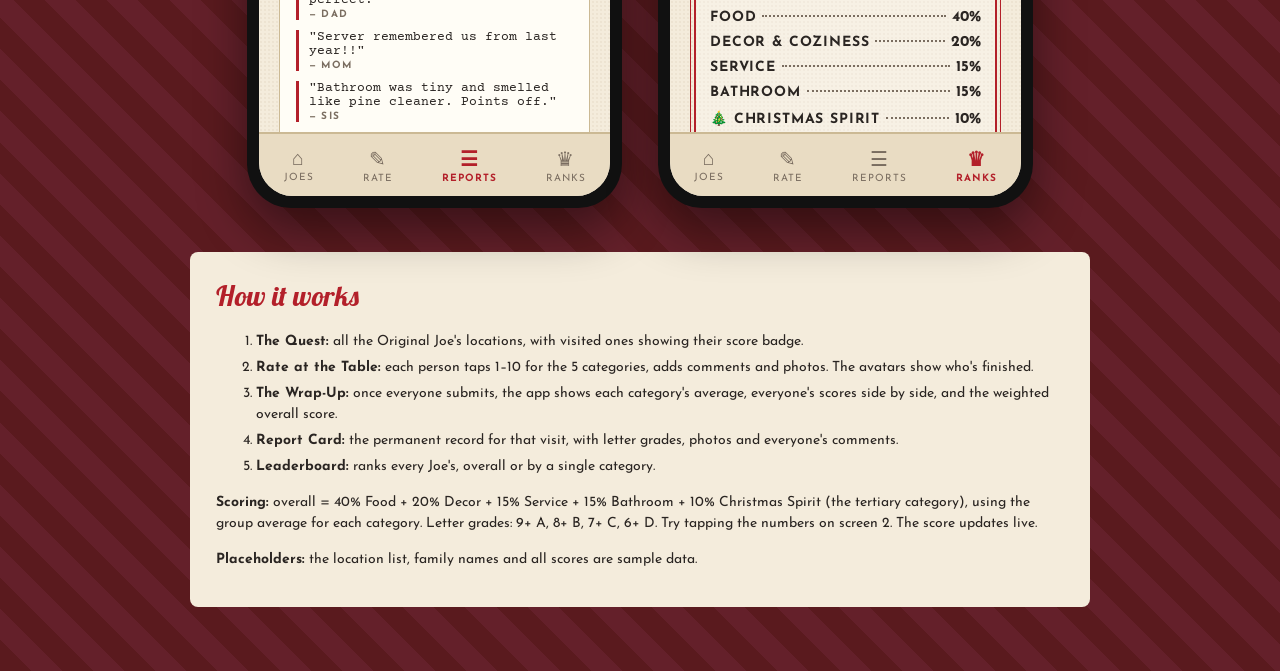
==== commit b63b010e: "Add Little Original Joe's (Chestnut St) to location list Co-Authored-By: Claude Opus 5.5 <noreply@an" ====
--- a/mockups/index.html
+++ b/mockups/index.html
@@ -345,7 +345,7 @@
   { name: 'Westlake',     city: 'Daly City',     date: 'Nov 29', avg: { decor: 8.5, service: 7.8, bath: 7.5, food: 7.2, xmas: 9.5 } },
   { name: 'Burlingame',   city: 'Burlingame',    date: 'Nov 15', avg: { decor: 6.0, service: 7.5, bath: 8.3, food: 7.0, xmas: 5.0 } },
   { name: 'San Jose',     city: 'San Jose',      date: null },
-  { name: 'Location TBD', city: 'Add another Joe’s', date: null },
+  { name: 'Little Original Joe’s', city: 'Chestnut St · Marina, SF', date: null },
 ];
 
 const avg = arr => arr.reduce((a, b) => a + b, 0) / arr.length;
@@ -407,7 +407,7 @@
 const best = l => { const k = CATS.reduce((m, c) => l.avg[c.k] > l.avg[m] ? c.k : m, 'decor'); return short[k]; };
 document.getElementById('ranks').innerHTML = ranked.map((l, i) => `
   <div class="rank"><span class="n">${i + 1}</span><div class="meta"><b>${l.name}</b><i>${l.city} · best at ${best(l)}</i></div><span class="s">${f1(l.o)}</span></div>`).join('') +
-  `<div class="rank" style="opacity:.5"><span class="n">–</span><div class="meta"><b>San Jose</b><i>Not visited yet</i></div><span class="s">?</span></div>`;
+  `<div class="rank" style="opacity:.5"><span class="n">–</span><div class="meta"><b>San Jose</b><i>Not visited yet</i></div><span class="s">?</span></div><div class="rank" style="opacity:.5"><span class="n">–</span><div class="meta"><b>Little Original Joe’s</b><i>Chestnut St · Not visited yet</i></div><span class="s">?</span></div>`;
 </script>
 </body>
 </html>
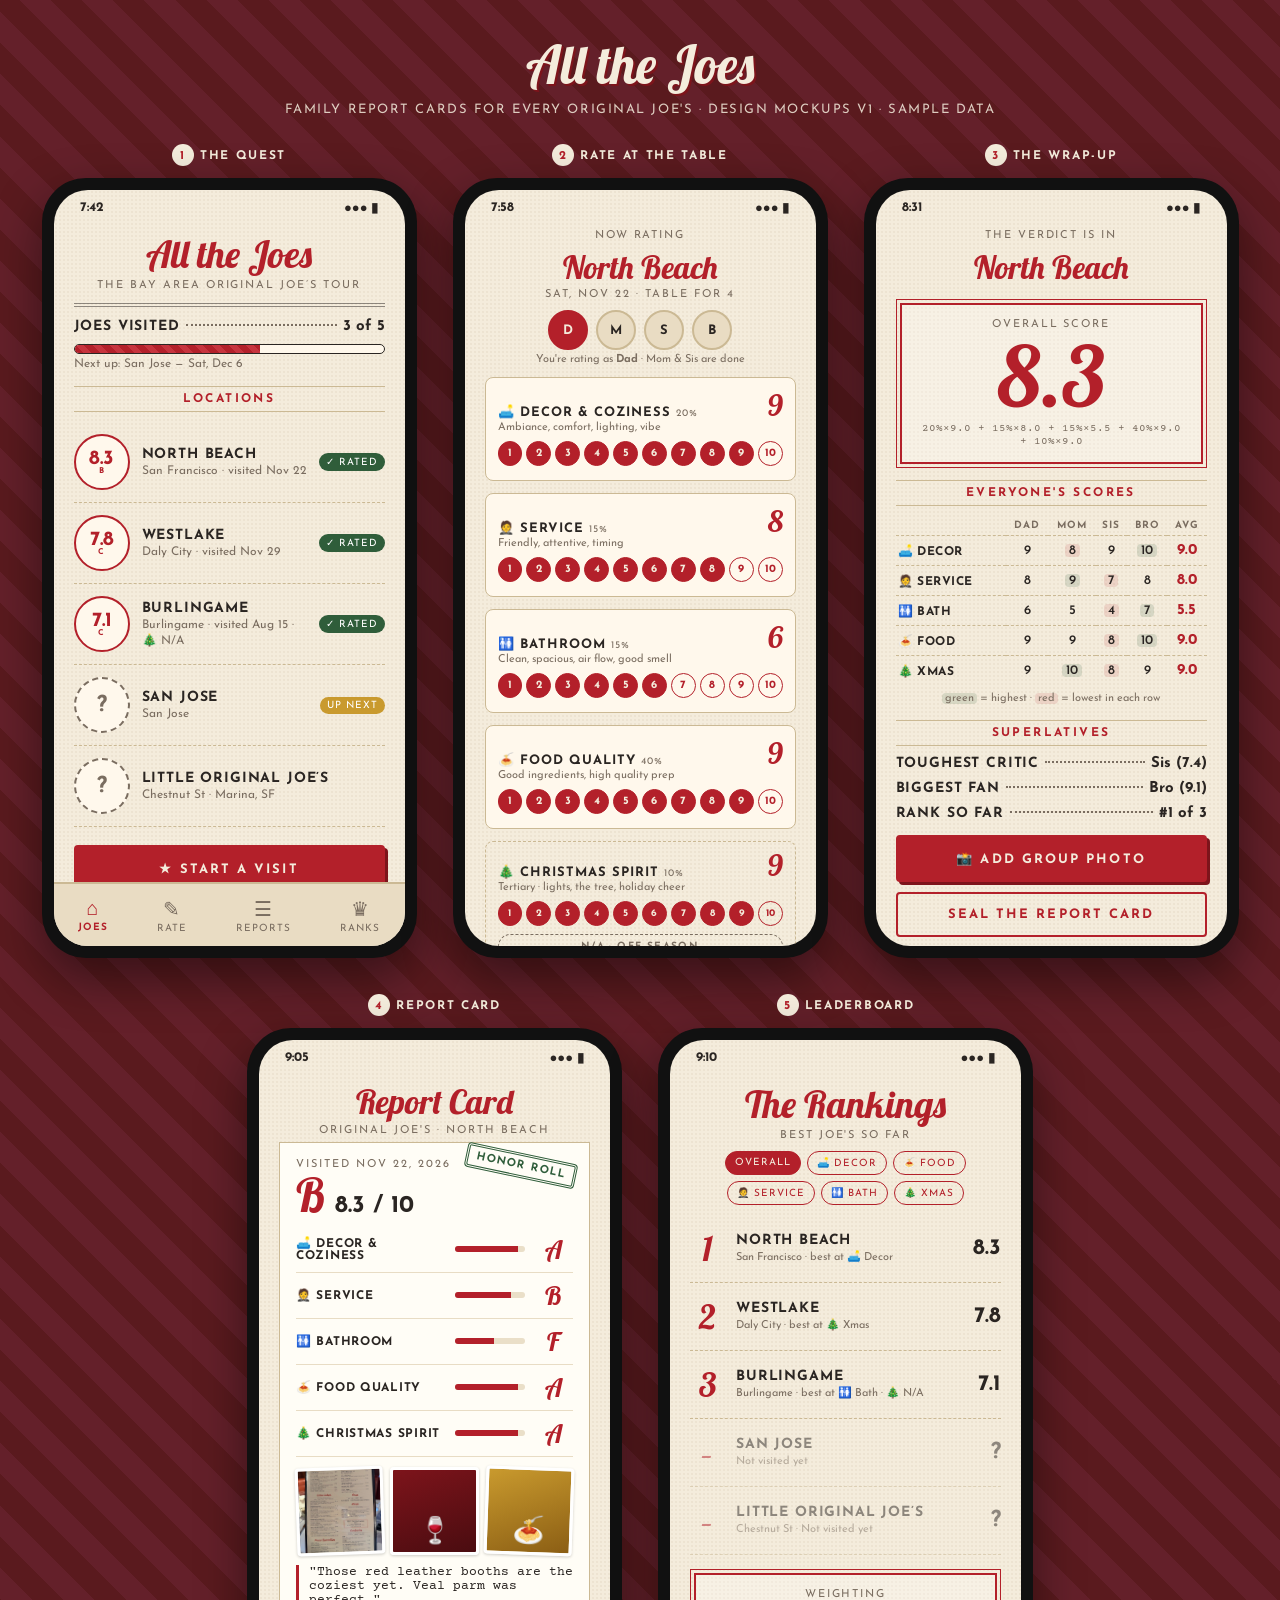
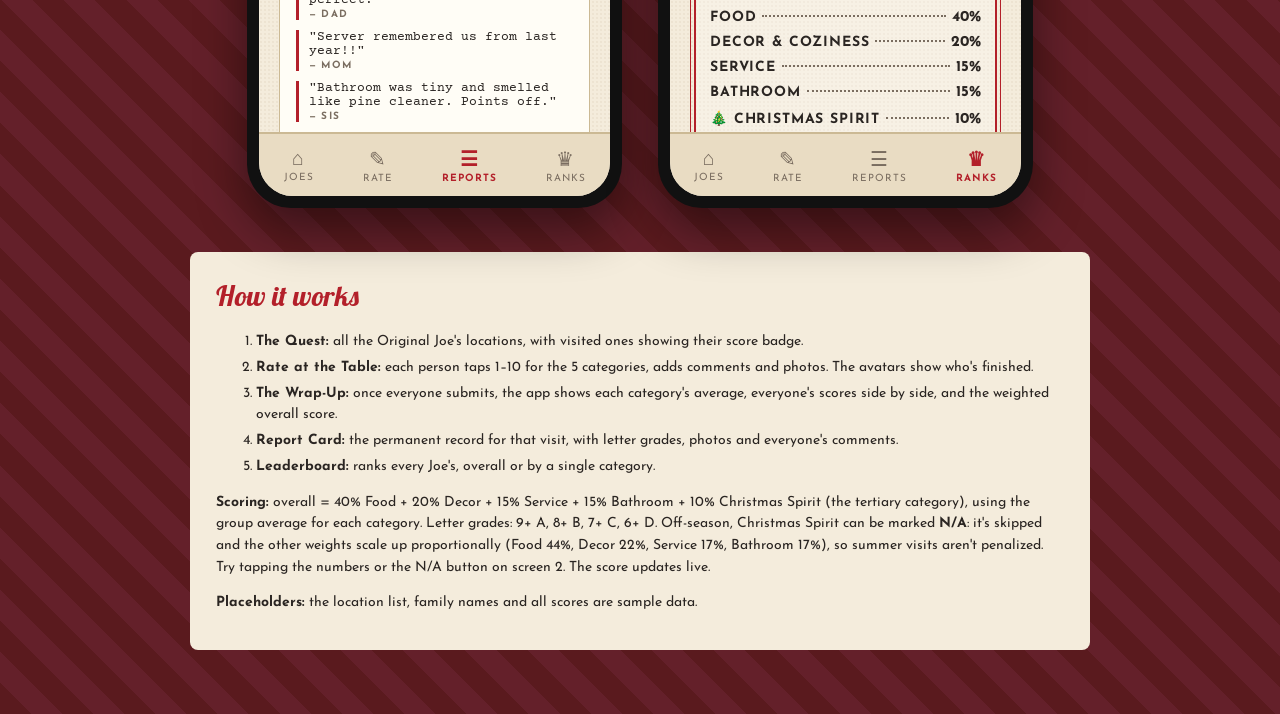
==== commit 2dc88743: "Add off-season N/A option for Christmas Spirit N/A skips the category and scales the remaining weigh" ====
--- a/mockups/index.html
+++ b/mockups/index.html
@@ -94,6 +94,10 @@
   .cat-top .score { font-family: var(--script); color: var(--red); font-size: 30px; line-height: 1; }
   .cat.tertiary { background: transparent; border-style: dashed; padding: 8px 12px 10px; }
   .cat.tertiary .dots10 button { font-size: 10px; }
+  .dots10.off { opacity: .35; }
+  .na-tag { font-family: var(--sans); font-weight: 700; font-size: 16px; letter-spacing: .08em; color: var(--muted); }
+  .na-btn { margin-top: 8px; width: 100%; padding: 6px; border: 1.5px dashed var(--muted); background: transparent; color: var(--muted); font-family: var(--sans); font-weight: 700; font-size: 10px; letter-spacing: .14em; text-transform: uppercase; border-radius: 14px; cursor: pointer; }
+  .na-btn.on { border-style: solid; border-color: var(--green); background: var(--green); color: #fff; }
   .cat .hint { font-size: 11px; color: var(--muted); margin: 2px 0 8px; }
   .dots10 { display: grid; grid-template-columns: repeat(10, 1fr); gap: 4px; }
   .dots10 button { aspect-ratio: 1; border-radius: 50%; border: 1.5px solid var(--red); background: transparent; color: var(--red); font-family: var(--sans); font-weight: 700; font-size: 11px; cursor: pointer; padding: 0; }
@@ -319,7 +323,7 @@
     <li><b>Report Card:</b> the permanent record for that visit, with letter grades, photos and everyone's comments.</li>
     <li><b>Leaderboard:</b> ranks every Joe's, overall or by a single category.</li>
   </ol>
-  <p><b>Scoring:</b> overall = 40% Food + 20% Decor + 15% Service + 15% Bathroom + 10% Christmas Spirit (the tertiary category), using the group average for each category. Letter grades: 9+ A, 8+ B, 7+ C, 6+ D. Try tapping the numbers on screen 2. The score updates live.</p>
+  <p><b>Scoring:</b> overall = 40% Food + 20% Decor + 15% Service + 15% Bathroom + 10% Christmas Spirit (the tertiary category), using the group average for each category. Letter grades: 9+ A, 8+ B, 7+ C, 6+ D. Off-season, Christmas Spirit can be marked <b>N/A</b>: it's skipped and the other weights scale up proportionally (Food 44%, Decor 22%, Service 17%, Bathroom 17%), so summer visits aren't penalized. Try tapping the numbers or the N/A button on screen 2. The score updates live.</p>
   <p><b>Placeholders:</b> the location list, family names and all scores are sample data.</p>
 </div>
 
@@ -343,13 +347,18 @@
 const LOCS = [
   { name: 'North Beach',  city: 'San Francisco', date: 'Nov 22', avg: null },
   { name: 'Westlake',     city: 'Daly City',     date: 'Nov 29', avg: { decor: 8.5, service: 7.8, bath: 7.5, food: 7.2, xmas: 9.5 } },
-  { name: 'Burlingame',   city: 'Burlingame',    date: 'Nov 15', avg: { decor: 6.0, service: 7.5, bath: 8.3, food: 7.0, xmas: 5.0 } },
+  { name: 'Burlingame',   city: 'Burlingame',    date: 'Aug 15', avg: { decor: 6.0, service: 7.5, bath: 8.3, food: 7.0, xmas: null } },
   { name: 'San Jose',     city: 'San Jose',      date: null },
   { name: 'Little Original Joe’s', city: 'Chestnut St · Marina, SF', date: null },
 ];
 
 const avg = arr => arr.reduce((a, b) => a + b, 0) / arr.length;
-const overall = s => Object.keys(W).reduce((t, k) => t + W[k] * s[k], 0);
+// N/A (null) categories are skipped and the remaining weights scale up to 100%
+const overall = s => {
+  const ks = Object.keys(W).filter(k => s[k] != null);
+  const tw = ks.reduce((t, k) => t + W[k], 0);
+  return ks.reduce((t, k) => t + W[k] * s[k], 0) / tw;
+};
 const grade = v => v >= 9 ? 'A' : v >= 8 ? 'B' : v >= 7 ? 'C' : v >= 6 ? 'D' : 'F';
 const f1 = v => v.toFixed(1);
 
@@ -361,7 +370,7 @@
 document.getElementById('locList').innerHTML = LOCS.map(l => {
   if (!l.avg) return `<div class="loc"><div class="badge todo">?</div><div class="meta"><b>${l.name}</b><i>${l.city}</i></div>${l.name === 'San Jose' ? '<span class="pill gold">Up next</span>' : ''}</div>`;
   const o = overall(l.avg);
-  return `<div class="loc"><div class="badge">${f1(o)}<small>${grade(o)}</small></div><div class="meta"><b>${l.name}</b><i>${l.city} · visited ${l.date}</i></div><span class="pill">✓ Rated</span></div>`;
+  return `<div class="loc"><div class="badge">${f1(o)}<small>${grade(o)}</small></div><div class="meta"><b>${l.name}</b><i>${l.city} · visited ${l.date}${l.avg.xmas == null ? ' · 🎄 N/A' : ''}</i></div><span class="pill">✓ Rated</span></div>`;
 }).join('');
 
 // Rate (interactive)
@@ -369,15 +378,17 @@
 function renderCats() {
   document.getElementById('cats').innerHTML = CATS.map(c => `
     <div class="cat${c.k === 'xmas' ? ' tertiary' : ''}">
-      <div class="cat-top"><div><b>${c.name}</b> <span class="w">${Math.round(W[c.k] * 100)}%</span></div><span class="score">${mine[c.k]}</span></div>
-      <div class="hint">${c.hint}</div>
-      <div class="dots10">${[...Array(10)].map((_, i) => `<button data-k="${c.k}" data-v="${i + 1}" class="${i + 1 <= mine[c.k] ? 'on' : ''}">${i + 1}</button>`).join('')}</div>
+      <div class="cat-top"><div><b>${c.name}</b> <span class="w">${Math.round(W[c.k] * 100)}%</span></div><span class="score">${mine[c.k] ?? '<span class="na-tag">N/A</span>'}</span></div>
+      <div class="hint">${c.k === 'xmas' && mine.xmas == null ? 'Off-season · skipped, other weights scale up to 100%' : c.hint}</div>
+      <div class="dots10${mine[c.k] == null ? ' off' : ''}">${[...Array(10)].map((_, i) => `<button data-k="${c.k}" data-v="${i + 1}" class="${mine[c.k] != null && i + 1 <= mine[c.k] ? 'on' : ''}">${i + 1}</button>`).join('')}</div>
+      ${c.k === 'xmas' ? `<button class="na-btn${mine.xmas == null ? ' on' : ''}" data-na="xmas">${mine.xmas == null ? '✓ ' : ''}N/A · Off-season</button>` : ''}
     </div>`).join('');
   document.getElementById('myOverall').textContent = f1(overall(mine));
 }
 document.getElementById('cats').addEventListener('click', e => {
   const b = e.target.closest('button'); if (!b) return;
-  mine[b.dataset.k] = +b.dataset.v; renderCats();
+  if (b.dataset.na) mine.xmas = mine.xmas == null ? 9 : null; else mine[b.dataset.k] = +b.dataset.v;
+  renderCats();
 });
 renderCats();
 
@@ -406,7 +417,7 @@
 const ranked = LOCS.filter(l => l.avg).map(l => ({ ...l, o: overall(l.avg) })).sort((a, b) => b.o - a.o);
 const best = l => { const k = CATS.reduce((m, c) => l.avg[c.k] > l.avg[m] ? c.k : m, 'decor'); return short[k]; };
 document.getElementById('ranks').innerHTML = ranked.map((l, i) => `
-  <div class="rank"><span class="n">${i + 1}</span><div class="meta"><b>${l.name}</b><i>${l.city} · best at ${best(l)}</i></div><span class="s">${f1(l.o)}</span></div>`).join('') +
+  <div class="rank"><span class="n">${i + 1}</span><div class="meta"><b>${l.name}</b><i>${l.city} · best at ${best(l)}${l.avg.xmas == null ? " · 🎄 N/A" : ""}</i></div><span class="s">${f1(l.o)}</span></div>`).join('') +
   `<div class="rank" style="opacity:.5"><span class="n">–</span><div class="meta"><b>San Jose</b><i>Not visited yet</i></div><span class="s">?</span></div><div class="rank" style="opacity:.5"><span class="n">–</span><div class="meta"><b>Little Original Joe’s</b><i>Chestnut St · Not visited yet</i></div><span class="s">?</span></div>`;
 </script>
 </body>
